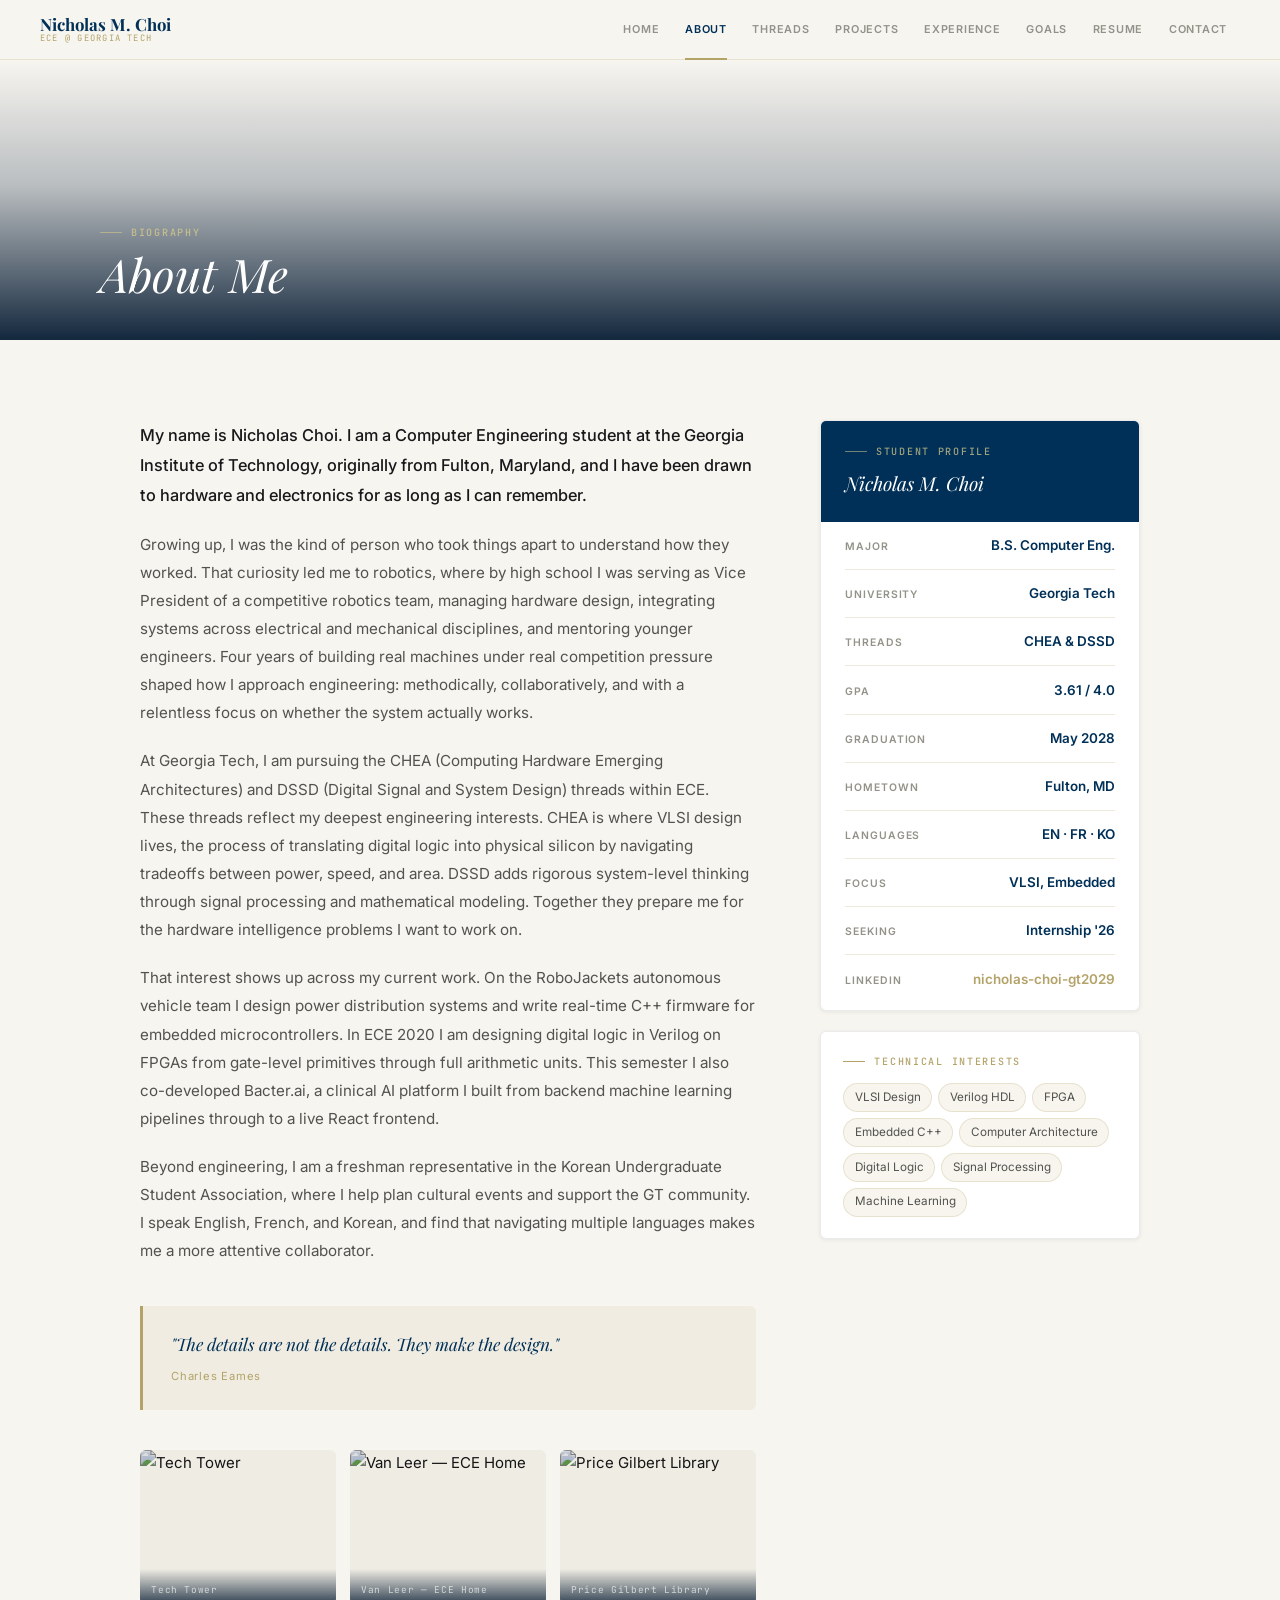
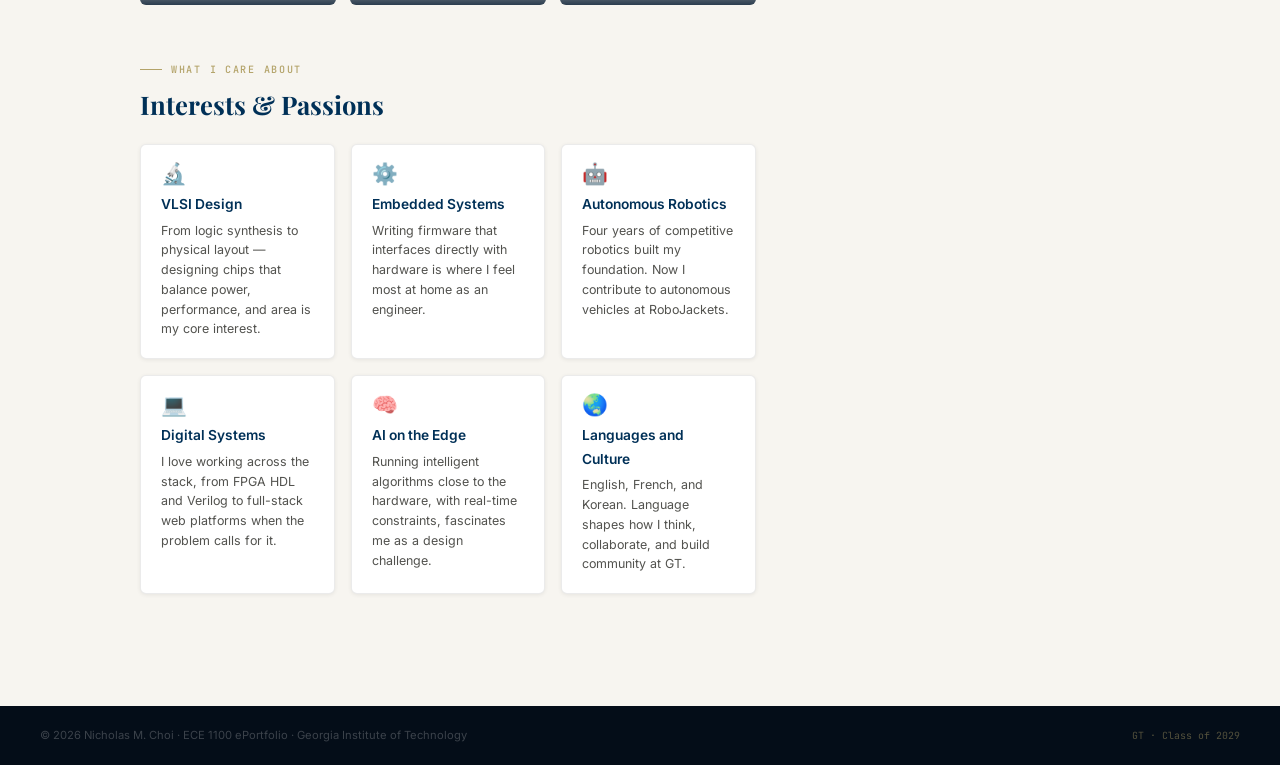
==== about.html @ 1363c75b "Added website files" ====
<!DOCTYPE html>
<html lang="en">
<head>
<meta charset="UTF-8"/>
<meta name="viewport" content="width=device-width,initial-scale=1.0"/>
<title>About Me | Nicholas M. Choi</title>
<link rel="preconnect" href="https://fonts.googleapis.com"/>
<link rel="preconnect" href="https://fonts.gstatic.com" crossorigin/>
<link href="https://fonts.googleapis.com/css2?family=Playfair+Display:ital,wght@0,400;0,700;1,400&family=Inter:wght@300;400;500;600&family=JetBrains+Mono:wght@400;500&display=swap" rel="stylesheet"/>
<link rel="stylesheet" href="style.css"/>
<style>
.ag { display: grid; grid-template-columns: 1fr 320px; gap: 4rem; align-items: start; }
.at p { font-size: 0.95rem; color: var(--tx2); line-height: 1.85; margin-bottom: 1.25rem; }
.at p:first-child { font-size: 1.02rem; color: var(--tx1); font-weight: 500; }

/* sidebar */
.asb { position: sticky; top: calc(var(--nh) + 1.5rem); }
.pc { background: var(--white); border: 1px solid var(--bdr); border-radius: var(--r); box-shadow: var(--sh); overflow: hidden; margin-bottom: 1.25rem; }
.pc-h { background: var(--navy); padding: 1.4rem 1.5rem; }
.pc-h .ey { color: rgba(211,200,138,0.75); margin-bottom: 0.4rem; }
.pc-h .ey::before { background: rgba(211,200,138,0.55); }
.pc-h h3 { font-family: var(--serif); font-size: 1.2rem; font-style: italic; color: #fff; font-weight: 400; }
.pc-b { padding: 0 1.5rem; }
.tc { background: var(--white); border: 1px solid var(--bdr); border-radius: var(--r); padding: 1.3rem 1.4rem; box-shadow: var(--sh); }
.tc .ey { margin-bottom: 0.8rem; }
.tw { display: flex; flex-wrap: wrap; gap: 0.38rem; margin-top: 0.6rem; }

/* pullquote */
.pq { margin: 2.5rem 0; padding: 1.5rem 1.75rem; border-left: 3px solid var(--gold); border-radius: 0 var(--r) var(--r) 0; background: var(--g-dim); }
.pq blockquote { font-family: var(--serif); font-style: italic; font-size: 1.08rem; color: var(--navy); line-height: 1.6; font-weight: 400; }
.pq cite { display: block; margin-top: 0.6rem; font-size: 0.7rem; color: var(--gold); letter-spacing: 0.07em; font-style: normal; }

/* photo strip */
.ps { display: grid; grid-template-columns: repeat(3,1fr); gap: 0.85rem; margin: 2.5rem 0; }
.psi { border-radius: var(--r); overflow: hidden; height: 155px; position: relative; background: var(--surf); }
.psi img { width: 100%; height: 100%; object-fit: cover; filter: brightness(0.87) saturate(0.72); transition: filter 0.3s; }
.psi:hover img { filter: brightness(0.97) saturate(0.88); }
.psi figcaption { position: absolute; bottom: 0; left: 0; right: 0; background: linear-gradient(to top, rgba(0,22,46,0.82) 0%, transparent); padding: 0.8rem 0.7rem 0.45rem; font-family: var(--mono); font-size: 0.59rem; letter-spacing: 0.07em; color: rgba(255,255,255,0.68); }

/* interests */
.ig { display: grid; grid-template-columns: repeat(3,1fr); gap: 1rem; margin-top: 1.5rem; }
.ic { border: 1px solid var(--bdr); border-radius: var(--r); padding: 1.2rem 1.25rem; background: var(--white); box-shadow: var(--sh); transition: border-color 0.18s, box-shadow 0.18s, transform 0.15s; }
.ic:hover { border-color: var(--g-bdr2); box-shadow: var(--sh2); transform: translateY(-2px); }
.ic-icon { font-size: 1.3rem; margin-bottom: 0.5rem; line-height: 1; }
.ic-t { font-weight: 600; font-size: 0.86rem; color: var(--navy); margin-bottom: 0.28rem; }
.ic-d { font-size: 0.78rem; color: var(--tx2); line-height: 1.58; }

@media (max-width: 860px) {
  .ag { grid-template-columns: 1fr; gap: 2.5rem; }
  .asb { position: static; }
  .ig { grid-template-columns: 1fr 1fr; }
  .ps { grid-template-columns: 1fr 1fr; }
}
@media (max-width: 480px) {
  .ig { grid-template-columns: 1fr; }
  .ps { grid-template-columns: 1fr; }
}
</style>
</head>
<body>
<nav class="nav">
  <a class="nb" href="index.html"><span class="nb-name">Nicholas M. Choi</span><span class="nb-sub">ECE @ Georgia Tech</span></a>
  <ul class="nl" id="nl">
    <li><a href="index.html">Home</a></li><li><a href="about.html" class="on">About</a></li>
    <li><a href="threads.html">Threads</a></li><li><a href="projects.html">Projects</a></li>
    <li><a href="experience.html">Experience</a></li><li><a href="goals.html">Goals</a></li>
    <li><a href="resume.html">Resume</a></li><li><a href="contact.html">Contact</a></li>
  </ul>
  <button class="nt" id="nt" aria-label="Menu"><span></span><span></span><span></span></button>
</nav>

<div class="ph">
  <div class="ph-bg" style="background-image:url('https://upload.wikimedia.org/wikipedia/commons/thumb/6/60/Tech_Tower_at_Georgia_Tech.jpg/1280px-Tech_Tower_at_Georgia_Tech.jpg')"></div>
  <div class="ph-ov"></div>
  <div class="ph-ct"><div class="ey">Biography</div><h1>About Me</h1></div>
</div>

<div class="pb">
  <div class="wrap">
    <div class="ag">
      <div class="at">
        <p>My name is Nicholas Choi. I am a Computer Engineering student at the Georgia Institute of Technology, originally from Fulton, Maryland, and I have been drawn to hardware and electronics for as long as I can remember.</p>
        <p>Growing up, I was the kind of person who took things apart to understand how they worked. That curiosity led me to robotics, where by high school I was serving as Vice President of a competitive robotics team, managing hardware design, integrating systems across electrical and mechanical disciplines, and mentoring younger engineers. Four years of building real machines under real competition pressure shaped how I approach engineering: methodically, collaboratively, and with a relentless focus on whether the system actually works.</p>
        <p>At Georgia Tech, I am pursuing the CHEA (Computing Hardware Emerging Architectures) and DSSD (Digital Signal and System Design) threads within ECE. These threads reflect my deepest engineering interests. CHEA is where VLSI design lives, the process of translating digital logic into physical silicon by navigating tradeoffs between power, speed, and area. DSSD adds rigorous system-level thinking through signal processing and mathematical modeling. Together they prepare me for the hardware intelligence problems I want to work on.</p>
        <p>That interest shows up across my current work. On the RoboJackets autonomous vehicle team I design power distribution systems and write real-time C++ firmware for embedded microcontrollers. In ECE 2020 I am designing digital logic in Verilog on FPGAs from gate-level primitives through full arithmetic units. This semester I also co-developed Bacter.ai, a clinical AI platform I built from backend machine learning pipelines through to a live React frontend.</p>
        <p>Beyond engineering, I am a freshman representative in the Korean Undergraduate Student Association, where I help plan cultural events and support the GT community. I speak English, French, and Korean, and find that navigating multiple languages makes me a more attentive collaborator.</p>

        <div class="pq">
          <blockquote>"The details are not the details. They make the design."</blockquote>
          <cite>Charles Eames</cite>
        </div>

        <div class="ps">
          <figure class="psi"><img src="https://upload.wikimedia.org/wikipedia/commons/thumb/6/60/Tech_Tower_at_Georgia_Tech.jpg/640px-Tech_Tower_at_Georgia_Tech.jpg" alt="Tech Tower" loading="lazy"/><figcaption>Tech Tower</figcaption></figure>
          <figure class="psi"><img src="https://upload.wikimedia.org/wikipedia/commons/thumb/b/bd/Georgia_Tech_Van_Leer_Building.jpg/640px-Georgia_Tech_Van_Leer_Building.jpg" alt="Van Leer — ECE Home" loading="lazy"/><figcaption>Van Leer — ECE Home</figcaption></figure>
          <figure class="psi"><img src="https://upload.wikimedia.org/wikipedia/commons/thumb/2/2e/Georgia_Institute_of_Technology_Library.jpg/640px-Georgia_Institute_of_Technology_Library.jpg" alt="Price Gilbert Library" loading="lazy"/><figcaption>Price Gilbert Library</figcaption></figure>
        </div>

        <div style="margin-top:3.5rem">
          <div class="ey" style="margin-bottom:0.7rem">What I Care About</div>
          <h2 class="h-md" style="margin-bottom:1.5rem">Interests &amp; Passions</h2>
          <div class="ig">
            <div class="ic"><div class="ic-icon">🔬</div><div class="ic-t">VLSI Design</div><div class="ic-d">From logic synthesis to physical layout — designing chips that balance power, performance, and area is my core interest.</div></div>
            <div class="ic"><div class="ic-icon">⚙️</div><div class="ic-t">Embedded Systems</div><div class="ic-d">Writing firmware that interfaces directly with hardware is where I feel most at home as an engineer.</div></div>
            <div class="ic"><div class="ic-icon">🤖</div><div class="ic-t">Autonomous Robotics</div><div class="ic-d">Four years of competitive robotics built my foundation. Now I contribute to autonomous vehicles at RoboJackets.</div></div>
            <div class="ic"><div class="ic-icon">💻</div><div class="ic-t">Digital Systems</div><div class="ic-d">I love working across the stack, from FPGA HDL and Verilog to full-stack web platforms when the problem calls for it.</div></div>
            <div class="ic"><div class="ic-icon">🧠</div><div class="ic-t">AI on the Edge</div><div class="ic-d">Running intelligent algorithms close to the hardware, with real-time constraints, fascinates me as a design challenge.</div></div>
            <div class="ic"><div class="ic-icon">🌏</div><div class="ic-t">Languages and Culture</div><div class="ic-d">English, French, and Korean. Language shapes how I think, collaborate, and build community at GT.</div></div>
          </div>
        </div>
      </div>

      <aside class="asb">
        <div class="pc">
          <div class="pc-h"><div class="ey">Student Profile</div><h3>Nicholas M. Choi</h3></div>
          <div class="pc-b">
            <div class="ir"><span class="ik">Major</span><span class="iv">B.S. Computer Eng.</span></div>
            <div class="ir"><span class="ik">University</span><span class="iv">Georgia Tech</span></div>
            <div class="ir"><span class="ik">Threads</span><span class="iv">CHEA &amp; DSSD</span></div>
            <div class="ir"><span class="ik">GPA</span><span class="iv">3.61 / 4.0</span></div>
            <div class="ir"><span class="ik">Graduation</span><span class="iv">May 2028</span></div>
            <div class="ir"><span class="ik">Hometown</span><span class="iv">Fulton, MD</span></div>
            <div class="ir"><span class="ik">Languages</span><span class="iv">EN · FR · KO</span></div>
            <div class="ir"><span class="ik">Focus</span><span class="iv">VLSI, Embedded</span></div>
            <div class="ir"><span class="ik">Seeking</span><span class="iv">Internship '26</span></div>
            <div class="ir" style="padding-bottom:1.25rem"><span class="ik">LinkedIn</span><span class="iv"><a href="https://www.linkedin.com/in/nicholas-choi-gt2029/" target="_blank">nicholas-choi-gt2029</a></span></div>
          </div>
        </div>
        <div class="tc">
          <div class="ey">Technical Interests</div>
          <div class="tw">
            <span class="pill">VLSI Design</span><span class="pill">Verilog HDL</span><span class="pill">FPGA</span>
            <span class="pill">Embedded C++</span><span class="pill">Computer Architecture</span>
            <span class="pill">Digital Logic</span><span class="pill">Signal Processing</span>
            <span class="pill">Machine Learning</span>
          </div>
        </div>
      </aside>
    </div>
  </div>
</div>

<footer class="ft">
  <p>© 2026 Nicholas M. Choi · ECE 1100 ePortfolio · Georgia Institute of Technology</p>
  <span>GT · Class of 2029</span>
</footer>
<script>const t=document.getElementById('nt'),l=document.getElementById('nl');if(t)t.addEventListener('click',()=>l.classList.toggle('open'));</script>
</body>
</html>
---- style.css ----
/* ─── GOOGLE FONTS (enhancement — site works beautifully without them) ─── */
@import url('https://fonts.googleapis.com/css2?family=Playfair+Display:ital,wght@0,400;0,700;1,400&family=Inter:wght@300;400;500;600&family=JetBrains+Mono:wght@400;500&display=swap');

/* ─── TOKENS ─── */
:root {
  --gold:   #B3A369;
  --gold-2: #CDB97E;
  --g-dim:  rgba(179,163,105,0.11);
  --g-bdr:  rgba(179,163,105,0.24);
  --g-bdr2: rgba(179,163,105,0.40);
  --navy:   #003057;
  --navy-2: #00467A;
  --n-dim:  rgba(0,48,87,0.06);
  --bg:     #F7F5F0;
  --surf:   #EFECE3;
  --white:  #FFFFFF;
  --tx1:    #18181A;
  --tx2:    #52524E;
  --tx3:    #929288;
  --bdr:    rgba(0,0,0,0.08);
  --bdr2:   rgba(0,0,0,0.14);
  --r:      6px;
  --nh:     60px;
  --sh:     0 1px 4px rgba(0,0,0,0.07);
  --sh2:    0 4px 18px rgba(0,0,0,0.10);
  --sh3:    0 12px 40px rgba(0,0,0,0.12);
  --serif:  'Playfair Display', 'Georgia', 'Times New Roman', serif;
  --sans:   'Inter', -apple-system, BlinkMacSystemFont, 'Segoe UI', Helvetica, Arial, sans-serif;
  --mono:   'JetBrains Mono', 'Courier New', Courier, monospace;
}

/* ─── RESET — everything ─── */
*, *::before, *::after {
  box-sizing: border-box;
  margin: 0;
  padding: 0;
}
html {
  -webkit-font-smoothing: antialiased;
  -moz-osx-font-smoothing: grayscale;
  scroll-behavior: smooth;
}
body {
  font-family: var(--sans);
  font-size: 15px;
  font-weight: 400;
  line-height: 1.7;
  color: var(--tx1);
  background: var(--bg);
  min-height: 100vh;
}
/* Kill ALL default link styling */
a {
  color: inherit;
  text-decoration: none;
}
a:hover { text-decoration: none; }
img { display: block; max-width: 100%; }
ul, ol { list-style: none; }
button { font-family: var(--sans); }

/* ─── NAV ─── */
.nav {
  position: fixed; top: 0; left: 0; right: 0; z-index: 999;
  height: var(--nh);
  background: rgba(247,245,240,0.97);
  backdrop-filter: blur(16px);
  -webkit-backdrop-filter: blur(16px);
  border-bottom: 1px solid var(--g-bdr);
  display: flex; align-items: center; justify-content: space-between;
  padding: 0 2.5rem;
}
.nb {
  text-decoration: none;
  display: flex; flex-direction: column; gap: 1px; line-height: 1;
}
.nb-name {
  font-family: var(--serif);
  font-size: 1.05rem; font-weight: 700; color: var(--navy);
}
.nb-sub {
  font-family: var(--mono);
  font-size: 0.55rem; letter-spacing: 0.14em; text-transform: uppercase; color: var(--gold);
}
.nl {
  display: flex; align-items: center; gap: 0;
}
.nl a {
  display: flex; align-items: center;
  height: var(--nh); padding: 0 0.8rem;
  font-size: 0.68rem; font-weight: 600;
  letter-spacing: 0.07em; text-transform: uppercase;
  color: var(--tx3);
  text-decoration: none;
  position: relative;
  transition: color 0.18s;
}
.nl a::after {
  content: '';
  position: absolute; bottom: 0; left: 0.8rem; right: 0.8rem;
  height: 2px; background: var(--gold);
  transform: scaleX(0); transform-origin: left;
  transition: transform 0.22s ease;
}
.nl a:hover { color: var(--navy); }
.nl a:hover::after, .nl a.on::after { transform: scaleX(1); }
.nl a.on { color: var(--navy); }
.nt {
  display: none; flex-direction: column; gap: 5px;
  cursor: pointer; padding: 8px; background: none; border: none;
}
.nt span { display: block; width: 21px; height: 1.5px; background: var(--navy); transition: all 0.22s; }

/* ─── PAGE HERO BANNER ─── */
.ph {
  margin-top: var(--nh); height: 280px;
  position: relative; overflow: hidden;
  display: flex; align-items: flex-end;
}
.ph-bg {
  position: absolute; inset: 0;
  background-size: cover; background-position: center 30%;
  filter: brightness(0.38) saturate(0.6);
  transition: transform 8s ease;
}
.ph:hover .ph-bg { transform: scale(1.03); }
.ph-ov {
  position: absolute; inset: 0;
  background: linear-gradient(to top, rgba(0,22,46,0.92) 0%, rgba(0,22,46,0.25) 55%, transparent 100%);
}
.ph-ct {
  position: relative; z-index: 2;
  padding: 2.5rem 2.5rem; width: 100%;
  max-width: calc(1080px + 5rem); margin: 0 auto;
}
.ph-ct .ey { color: rgba(211,200,138,0.82); margin-bottom: 0.5rem; }
.ph-ct .ey::before { background: rgba(211,200,138,0.6); }
.ph-ct h1 {
  font-family: var(--serif);
  font-size: clamp(1.8rem, 4vw, 2.9rem); color: #fff;
  font-weight: 400; font-style: italic; line-height: 1.1;
}

/* ─── LAYOUT ─── */
.wrap { max-width: 1080px; margin: 0 auto; padding: 0 2.5rem; }
.pb { padding: 5rem 0 7rem; }

/* ─── TYPE HELPERS ─── */
.ey {
  font-family: var(--mono);
  font-size: 0.63rem; font-weight: 500;
  letter-spacing: 0.17em; text-transform: uppercase;
  color: var(--gold);
  display: flex; align-items: center; gap: 9px;
}
.ey::before {
  content: ''; display: inline-block;
  width: 22px; height: 1px; background: currentColor; flex-shrink: 0;
}
.h-disp {
  font-family: var(--serif);
  font-size: clamp(2.6rem, 4.5vw, 4.2rem);
  font-weight: 700; line-height: 1.05; color: var(--navy);
}
.h-disp em { font-style: italic; color: var(--gold); font-weight: 400; }
.h-lg {
  font-family: var(--serif);
  font-size: clamp(1.8rem, 3vw, 2.5rem);
  font-weight: 700; line-height: 1.1; color: var(--navy);
}
.h-md {
  font-family: var(--serif);
  font-size: clamp(1.3rem, 2vw, 1.65rem);
  font-weight: 700; line-height: 1.2; color: var(--navy);
}
.h-sm {
  font-family: var(--serif);
  font-size: 1.1rem; font-weight: 700; color: var(--navy); line-height: 1.25;
}
.sh { margin-bottom: 3rem; }
.sh .ey { margin-bottom: 0.7rem; }
.body-lg { font-size: 1rem; color: var(--tx2); line-height: 1.82; }
.body-md { font-size: 0.9rem; color: var(--tx2); line-height: 1.78; }
.body-sm { font-size: 0.82rem; color: var(--tx3); line-height: 1.65; }

/* ─── COMPONENTS ─── */
.pill {
  display: inline-block;
  background: var(--g-dim); border: 1px solid var(--g-bdr);
  padding: 0.22rem 0.65rem; border-radius: 20px;
  font-size: 0.73rem; color: var(--tx2);
}
.tag {
  display: inline-block;
  font-family: var(--mono); font-size: 0.63rem; font-weight: 500;
  background: var(--n-dim); color: var(--navy);
  padding: 0.18rem 0.5rem; border-radius: 3px;
  border: 1px solid rgba(0,48,87,0.12);
}
.div {
  border: none; height: 1px;
  background: var(--g-bdr); margin: 4rem 0;
}
.btn {
  display: inline-flex; align-items: center; justify-content: center; gap: 0.4rem;
  text-decoration: none; padding: 0.65rem 1.55rem; border-radius: var(--r);
  font-family: var(--sans); font-size: 0.7rem; font-weight: 700;
  letter-spacing: 0.08em; text-transform: uppercase;
  transition: all 0.18s ease; cursor: pointer; border: none; white-space: nowrap;
}
.btn-p { background: var(--navy); color: #fff; box-shadow: var(--sh); }
.btn-p:hover { background: var(--navy-2); box-shadow: var(--sh2); transform: translateY(-1px); color: #fff; }
.btn-g { background: transparent; color: var(--navy); border: 1.5px solid var(--g-bdr2); }
.btn-g:hover { border-color: var(--gold); background: var(--g-dim); transform: translateY(-1px); color: var(--navy); }

/* Cards */
.card {
  background: var(--white); border: 1px solid var(--bdr);
  border-radius: var(--r); box-shadow: var(--sh);
  transition: border-color 0.18s, box-shadow 0.18s, transform 0.18s;
}
.card:hover { border-color: var(--g-bdr2); box-shadow: var(--sh2); transform: translateY(-3px); }

/* Info rows */
.ir {
  display: flex; justify-content: space-between; align-items: baseline;
  padding: 0.76rem 0; border-bottom: 1px solid var(--g-bdr); gap: 1rem;
}
.ir:last-child { border-bottom: none; }
.ik { font-size: 0.65rem; font-weight: 600; letter-spacing: 0.09em; text-transform: uppercase; color: var(--tx3); flex-shrink: 0; }
.iv { font-size: 0.84rem; font-weight: 600; color: var(--navy); text-align: right; }
.iv a { color: var(--gold); text-decoration: none; }
.iv a:hover { text-decoration: underline; }

/* Timeline */
.tl { position: relative; padding-left: 1.5rem; }
.tl::before { content: ''; position: absolute; left: 5px; top: 8px; bottom: 0; width: 1px; background: var(--g-bdr); }
.ti { position: relative; margin-bottom: 3rem; }
.ti::before { content: ''; position: absolute; left: -1.5rem; top: 6px; width: 11px; height: 11px; border: 2px solid var(--gold); border-radius: 50%; background: var(--bg); z-index: 1; }
.ti-org { font-family: var(--serif); font-size: 1.15rem; font-weight: 700; color: var(--navy); margin-bottom: 0.1rem; }
.ti-role { font-size: 0.8rem; color: var(--tx3); font-style: italic; margin-bottom: 0.2rem; }
.ti-date { font-family: var(--mono); font-size: 0.62rem; color: var(--gold); letter-spacing: 0.06em; margin-bottom: 0.85rem; }
.ti-ul { list-style: none; }
.ti-ul li { font-size: 0.87rem; color: var(--tx2); line-height: 1.7; padding-left: 1rem; position: relative; margin-bottom: 0.4rem; }
.ti-ul li::before { content: '–'; position: absolute; left: 0; color: var(--gold); }

/* Bullet list */
.bl { list-style: none; }
.bl li { font-size: 0.875rem; color: var(--tx2); line-height: 1.72; padding-left: 1rem; position: relative; margin-bottom: 0.5rem; }
.bl li::before { content: '›'; position: absolute; left: 0; color: var(--gold); font-weight: 700; }

/* ─── FOOTER ─── */
.ft {
  background: #040d18;
  padding: 1.5rem 2.5rem;
  display: flex; justify-content: space-between; align-items: center; gap: 1rem;
}
.ft p { font-size: 0.7rem; color: rgba(255,255,255,0.22); line-height: 1; }
.ft span { font-family: var(--mono); font-size: 0.62rem; color: var(--gold); opacity: 0.45; line-height: 1; }

/* ─── RESPONSIVE ─── */
@media (max-width: 860px) {
  .nav { padding: 0 1.25rem; }
  .nl {
    display: none; flex-direction: column;
    position: absolute; top: var(--nh); left: 0; right: 0;
    background: rgba(247,245,240,0.99);
    border-bottom: 1px solid var(--g-bdr);
    padding: 0.5rem 0; box-shadow: var(--sh2);
  }
  .nl.open { display: flex; }
  .nl a { height: auto; padding: 0.85rem 1.5rem; justify-content: flex-start; font-size: 0.75rem; }
  .nl a::after { display: none; }
  .nt { display: flex; }
  .wrap { padding: 0 1.25rem; }
  .ph { height: 200px; }
  .ph-ct { padding: 1.75rem 1.25rem; }
  .pb { padding: 3rem 0 5rem; }
  .ft { padding: 1.25rem; flex-direction: column; text-align: center; gap: 0.4rem; }
}
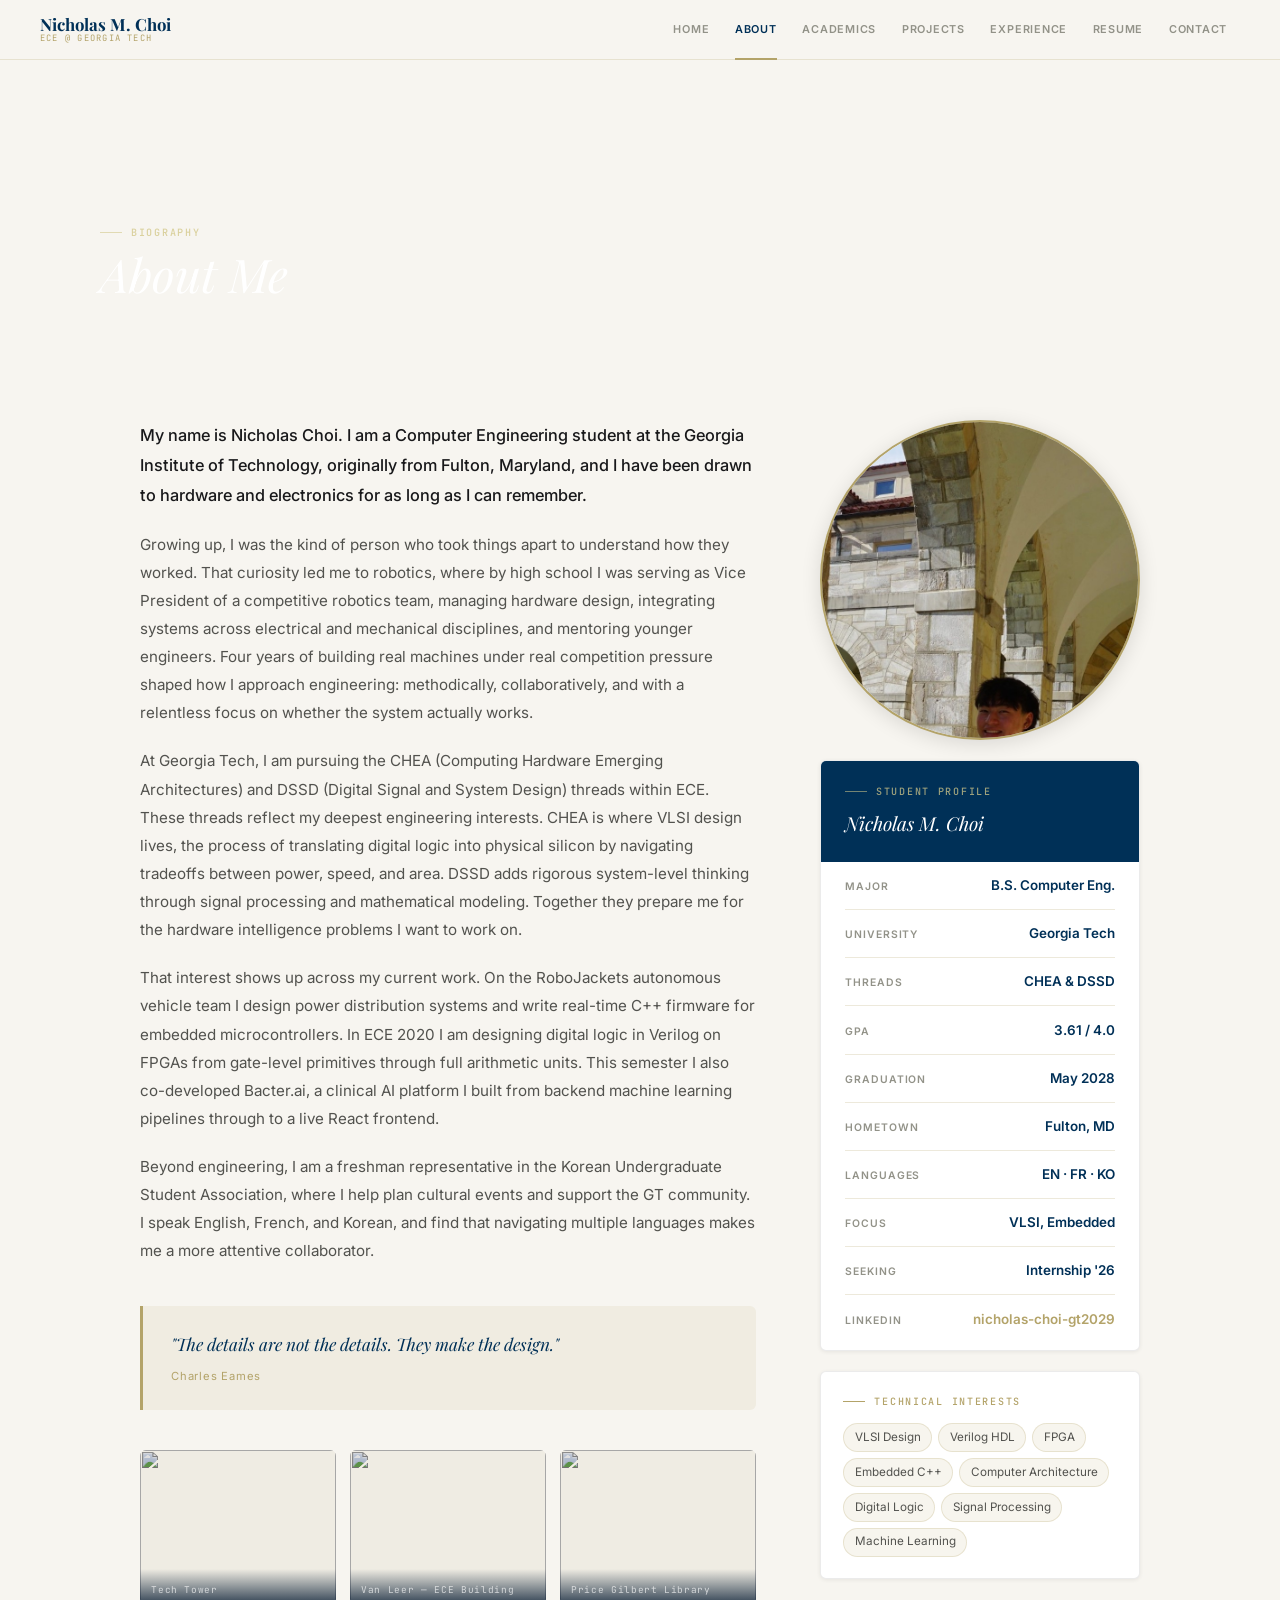
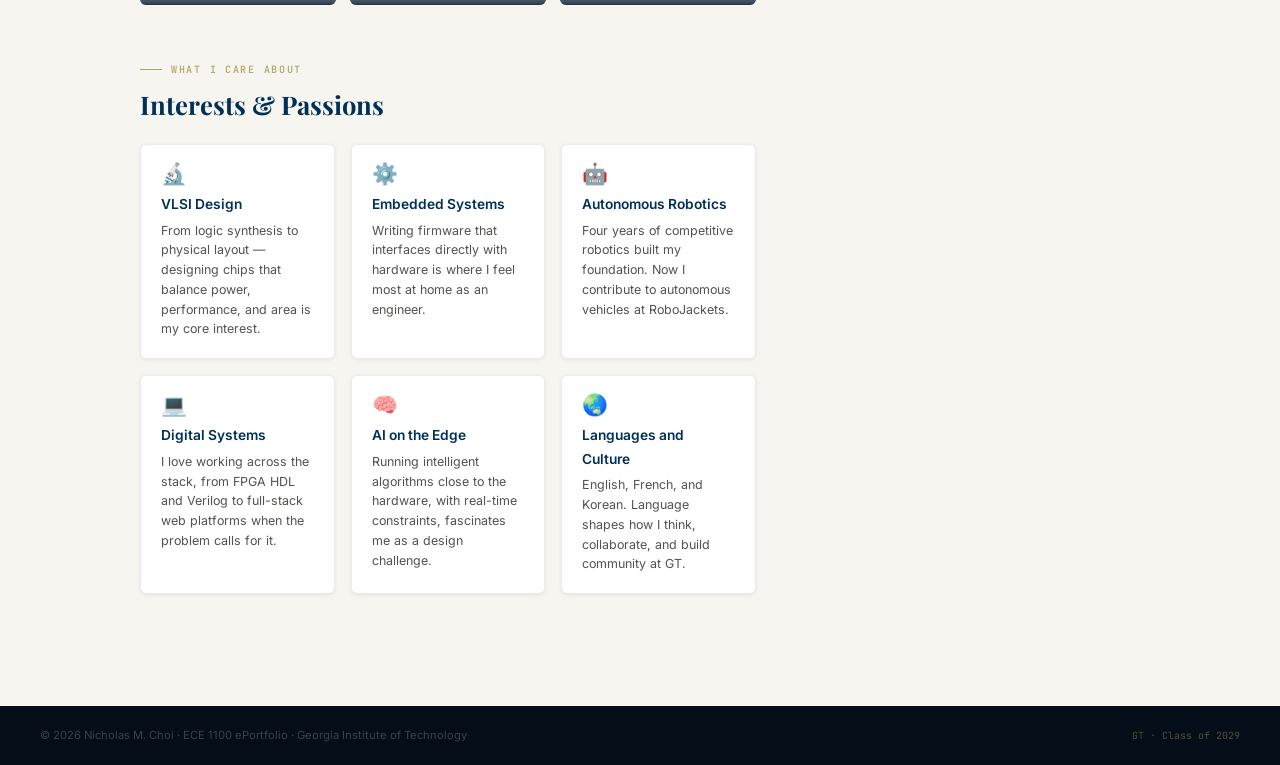
==== commit 2d848e07: "fix file names" ====
--- a/about.html
+++ b/about.html
@@ -60,17 +60,20 @@
 <body>
 <nav class="nav">
   <a class="nb" href="index.html"><span class="nb-name">Nicholas M. Choi</span><span class="nb-sub">ECE @ Georgia Tech</span></a>
-  <ul class="nl" id="nl">
-    <li><a href="index.html">Home</a></li><li><a href="about.html" class="on">About</a></li>
-    <li><a href="threads.html">Threads</a></li><li><a href="projects.html">Projects</a></li>
-    <li><a href="experience.html">Experience</a></li><li><a href="goals.html">Goals</a></li>
-    <li><a href="resume.html">Resume</a></li><li><a href="contact.html">Contact</a></li>
+    <ul class="nl" id="nl">
+    <li><a href="index.html">Home</a></li>
+    <li><a href="about.html" class="on">About</a></li>
+    <li><a href="academics.html">Academics</a></li>
+    <li><a href="projects.html">Projects</a></li>
+    <li><a href="experience.html">Experience</a></li>
+    <li><a href="resume.html">Resume</a></li>
+    <li><a href="contact.html">Contact</a></li>
   </ul>
   <button class="nt" id="nt" aria-label="Menu"><span></span><span></span><span></span></button>
 </nav>
 
 <div class="ph">
-  <div class="ph-bg" style="background-image:url('https://upload.wikimedia.org/wikipedia/commons/thumb/6/60/Tech_Tower_at_Georgia_Tech.jpg/1280px-Tech_Tower_at_Georgia_Tech.jpg')"></div>
+  <div class="ph-bg" style="background-image:url('gt-techtower.webp
   <div class="ph-ov"></div>
   <div class="ph-ct"><div class="ey">Biography</div><h1>About Me</h1></div>
 </div>
@@ -91,9 +94,9 @@
         </div>
 
         <div class="ps">
-          <figure class="psi"><img src="https://upload.wikimedia.org/wikipedia/commons/thumb/6/60/Tech_Tower_at_Georgia_Tech.jpg/640px-Tech_Tower_at_Georgia_Tech.jpg" alt="Tech Tower" loading="lazy"/><figcaption>Tech Tower</figcaption></figure>
-          <figure class="psi"><img src="https://upload.wikimedia.org/wikipedia/commons/thumb/b/bd/Georgia_Tech_Van_Leer_Building.jpg/640px-Georgia_Tech_Van_Leer_Building.jpg" alt="Van Leer — ECE Home" loading="lazy"/><figcaption>Van Leer — ECE Home</figcaption></figure>
-          <figure class="psi"><img src="https://upload.wikimedia.org/wikipedia/commons/thumb/2/2e/Georgia_Institute_of_Technology_Library.jpg/640px-Georgia_Institute_of_Technology_Library.jpg" alt="Price Gilbert Library" loading="lazy"/><figcaption>Price Gilbert Library</figcaption></figure>
+          <figure class="psi"><img src="gt-techtower.webp alt="Tech Tower" loading="lazy"/><figcaption>Tech Tower</figcaption></figure>
+          <figure class="psi"><img src="gt-vanleer.webp alt="Van Leer — ECE Home" loading="lazy"/><figcaption>Van Leer — ECE Building</figcaption></figure>
+          <figure class="psi"><img src="gt-library.webp alt="Price Gilbert Library" loading="lazy"/><figcaption>Price Gilbert Library</figcaption></figure>
         </div>
 
         <div style="margin-top:3.5rem">
@@ -111,6 +114,7 @@
       </div>
 
       <aside class="asb">
+        <div class="profile-circ" style="width:100%;aspect-ratio:1;border-radius:50%;overflow:hidden;border:2.5px solid var(--gold);box-shadow:0 4px 20px rgba(0,0,0,0.12);margin-bottom:1.25rem;background:var(--surf)"><img src="nicholas-profile.jpg" alt="Nicholas Choi" style="width:100%;height:100%;object-fit:cover;object-position:center top"/></div>
         <div class="pc">
           <div class="pc-h"><div class="ey">Student Profile</div><h3>Nicholas M. Choi</h3></div>
           <div class="pc-b">
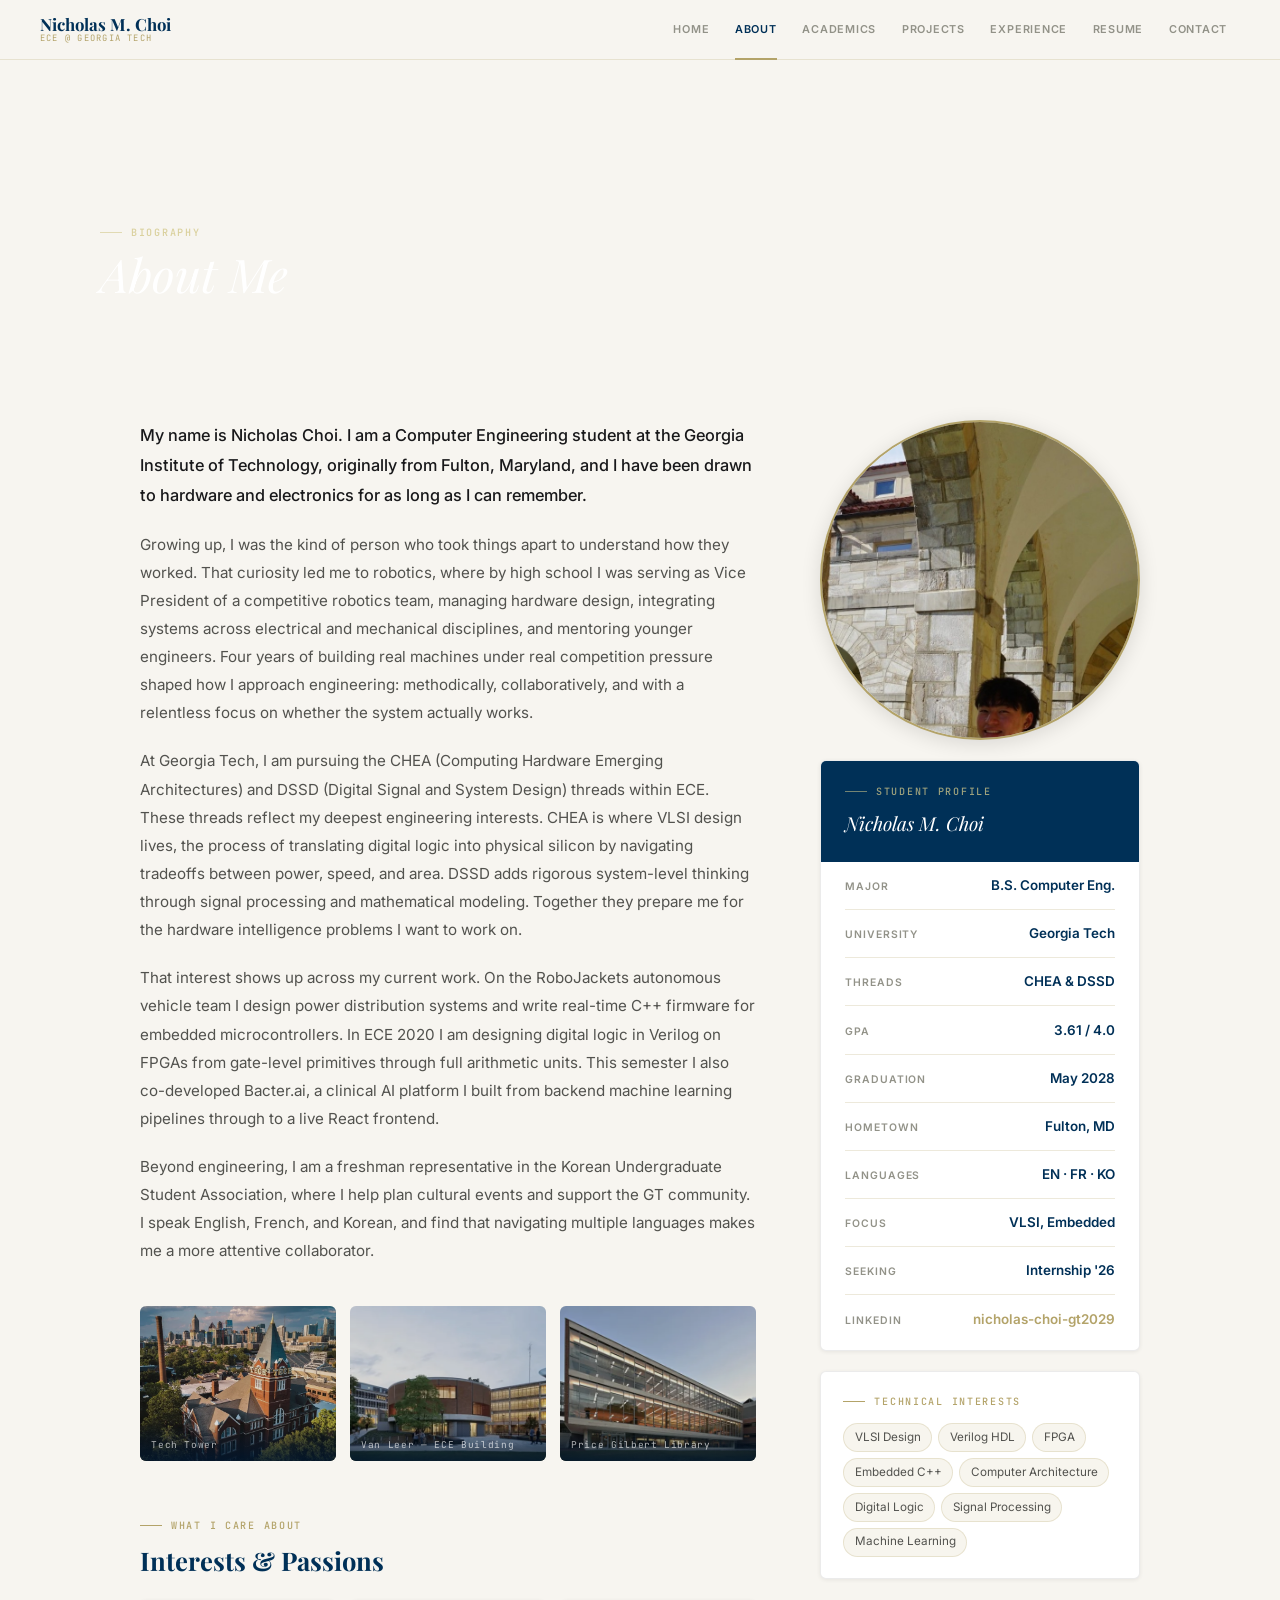
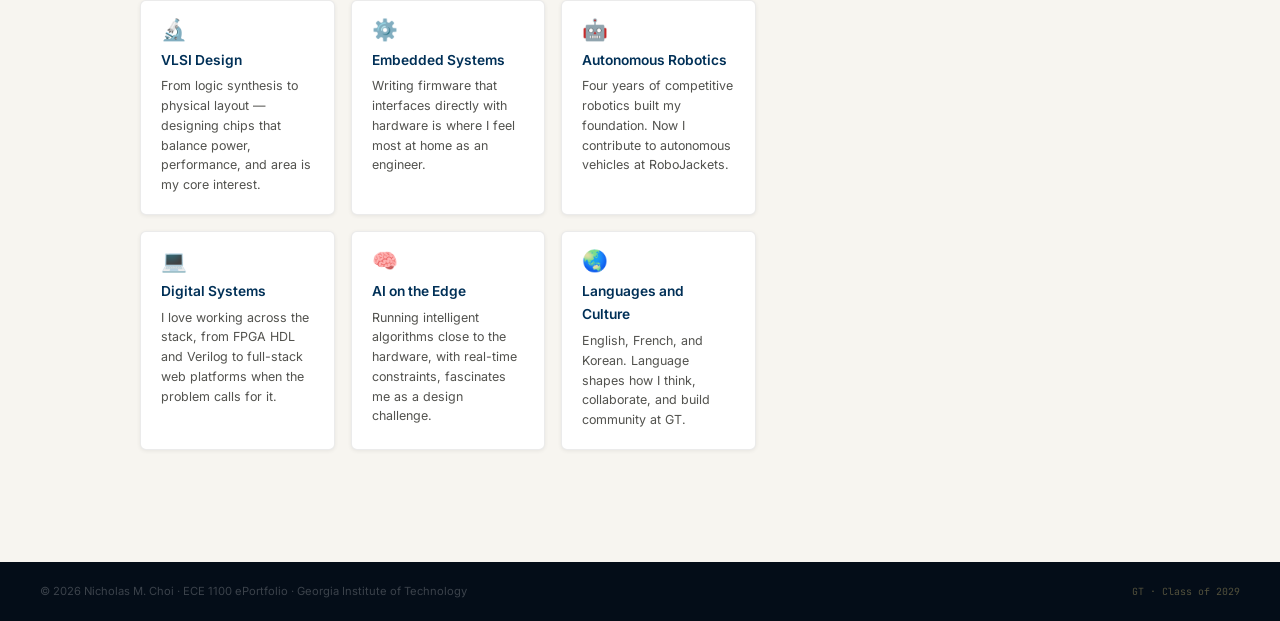
==== commit 5e657b7c: "Remove quote and update background image style Removed a quote by Charles Eames and its citation fro" ====
--- a/about.html
+++ b/about.html
@@ -73,7 +73,7 @@
 </nav>
 
 <div class="ph">
-  <div class="ph-bg" style="background-image:url('gt-techtower.webp
+  <div class="ph-bg" style="background-image:url('gt-techtower.webp')
   <div class="ph-ov"></div>
   <div class="ph-ct"><div class="ey">Biography</div><h1>About Me</h1></div>
 </div>
@@ -88,15 +88,11 @@
         <p>That interest shows up across my current work. On the RoboJackets autonomous vehicle team I design power distribution systems and write real-time C++ firmware for embedded microcontrollers. In ECE 2020 I am designing digital logic in Verilog on FPGAs from gate-level primitives through full arithmetic units. This semester I also co-developed Bacter.ai, a clinical AI platform I built from backend machine learning pipelines through to a live React frontend.</p>
         <p>Beyond engineering, I am a freshman representative in the Korean Undergraduate Student Association, where I help plan cultural events and support the GT community. I speak English, French, and Korean, and find that navigating multiple languages makes me a more attentive collaborator.</p>
 
-        <div class="pq">
-          <blockquote>"The details are not the details. They make the design."</blockquote>
-          <cite>Charles Eames</cite>
-        </div>
 
         <div class="ps">
-          <figure class="psi"><img src="gt-techtower.webp alt="Tech Tower" loading="lazy"/><figcaption>Tech Tower</figcaption></figure>
-          <figure class="psi"><img src="gt-vanleer.webp alt="Van Leer — ECE Home" loading="lazy"/><figcaption>Van Leer — ECE Building</figcaption></figure>
-          <figure class="psi"><img src="gt-library.webp alt="Price Gilbert Library" loading="lazy"/><figcaption>Price Gilbert Library</figcaption></figure>
+          <figure class="psi"><img src="gt-techtower.webp" alt="Tech Tower" loading="lazy"/><figcaption>Tech Tower</figcaption></figure>
+          <figure class="psi"><img src="gt-vanleer.webp" alt="Van Leer — ECE Home" loading="lazy"/><figcaption>Van Leer — ECE Building</figcaption></figure>
+          <figure class="psi"><img src="gt-library.webp" alt="Price Gilbert Library" loading="lazy"/><figcaption>Price Gilbert Library</figcaption></figure>
         </div>
 
         <div style="margin-top:3.5rem">
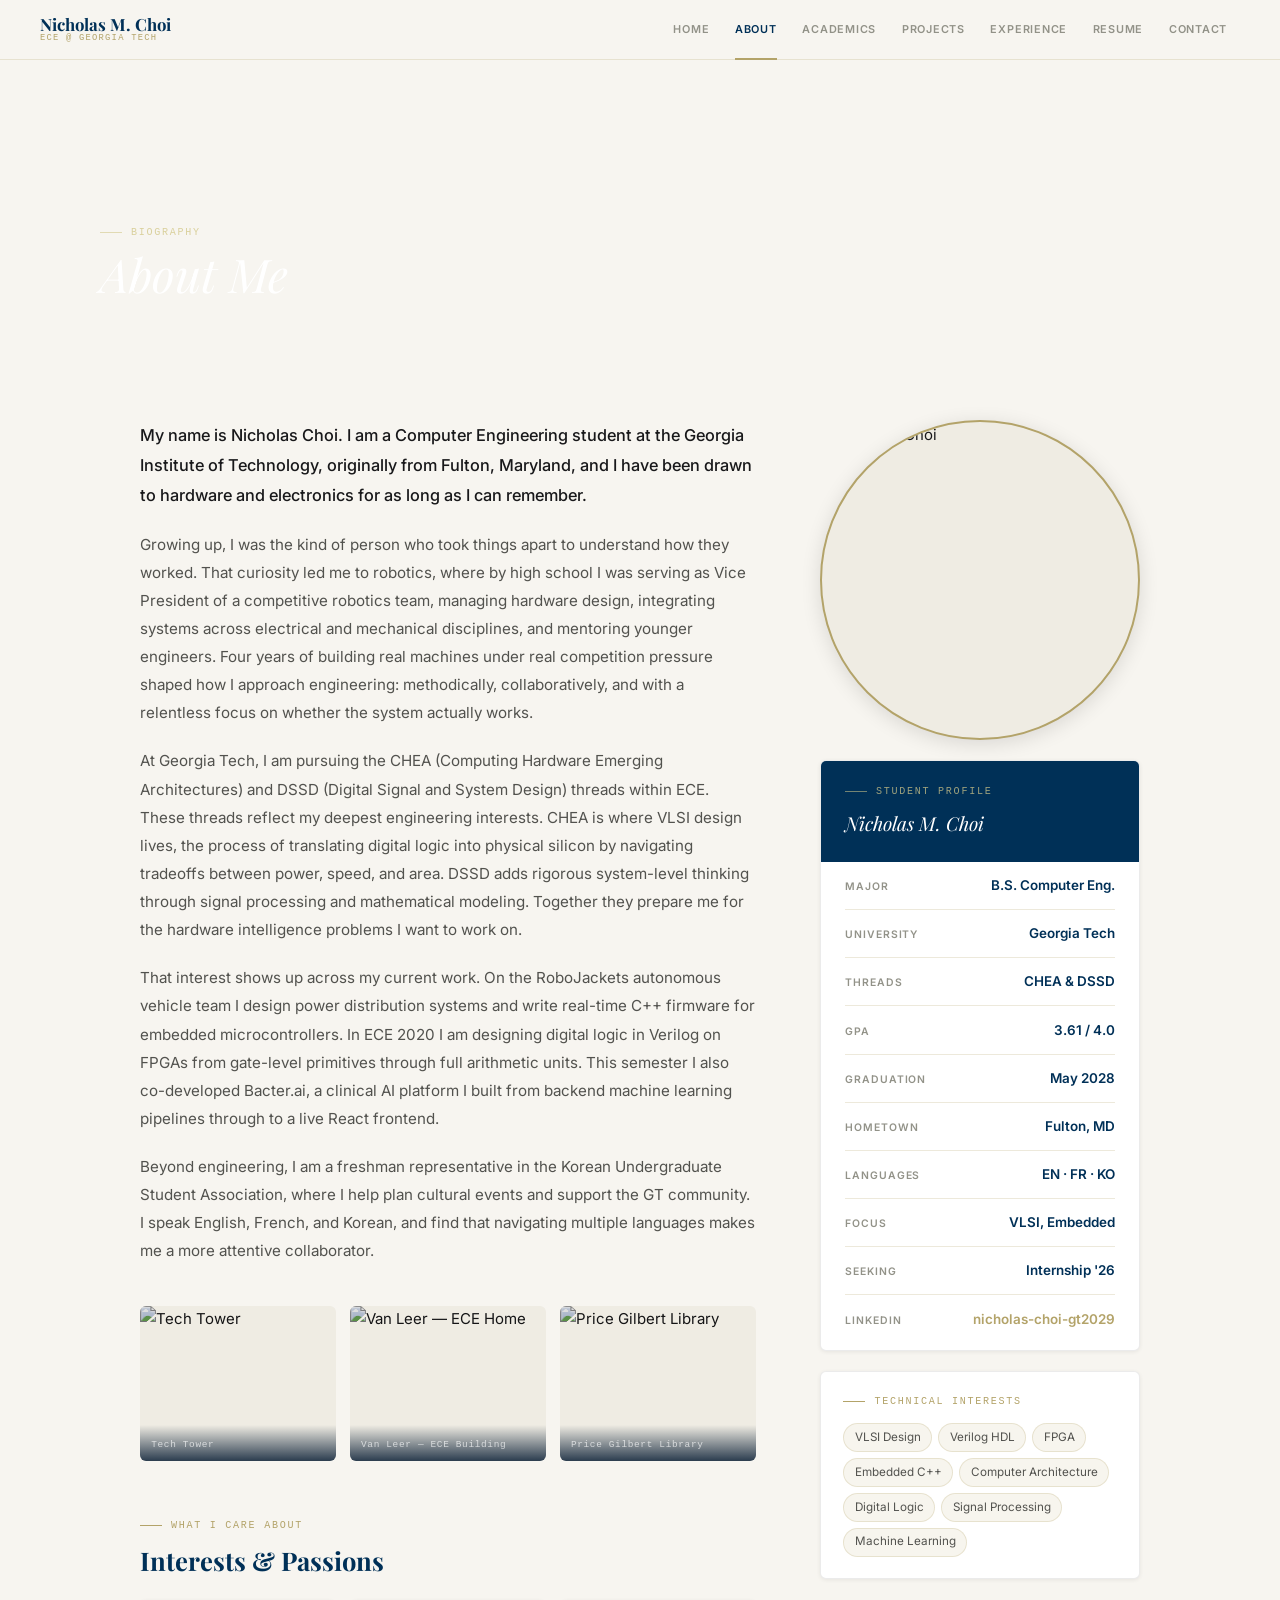
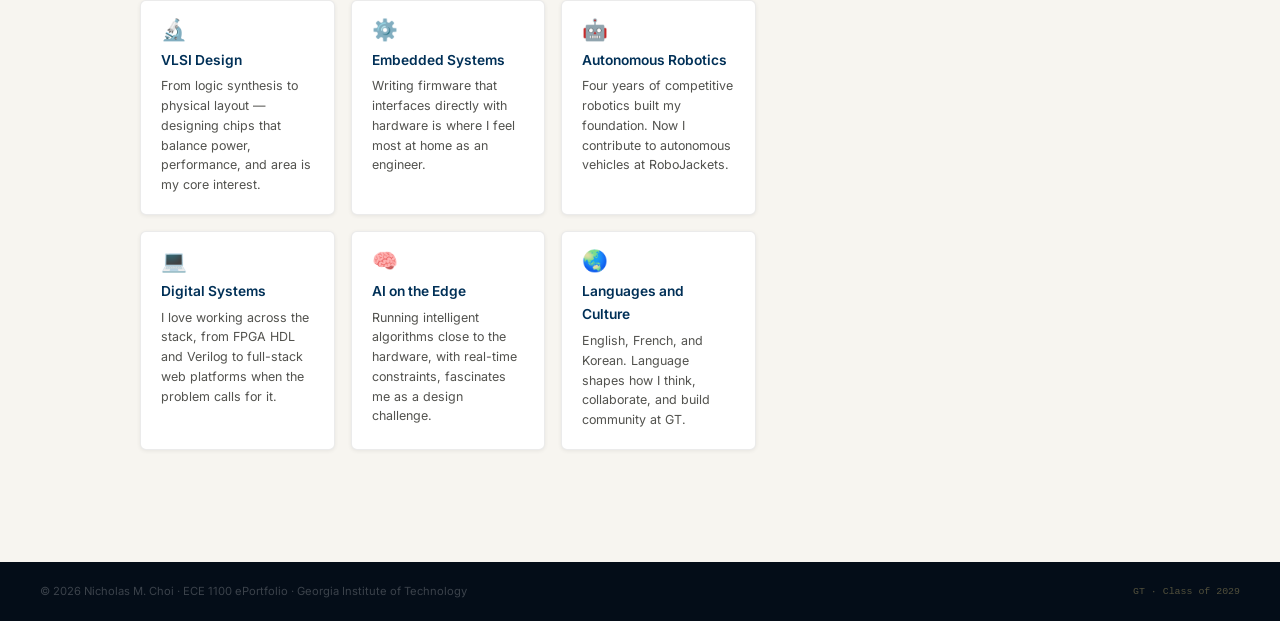
==== commit 2264f68c: "Updated formatting issues" ====
--- a/about.html
+++ b/about.html
@@ -6,7 +6,7 @@
 <title>About Me | Nicholas M. Choi</title>
 <link rel="preconnect" href="https://fonts.googleapis.com"/>
 <link rel="preconnect" href="https://fonts.gstatic.com" crossorigin/>
-<link href="https://fonts.googleapis.com/css2?family=Playfair+Display:ital,wght@0,400;0,700;1,400&family=Inter:wght@300;400;500;600&family=JetBrains+Mono:wght@400;500&display=swap" rel="stylesheet"/>
+<link href="https://fonts.googleapis.com/css2?family=Playfair+Display:ital,wght@0,400;0,700;1,400&family=Inter:wght@300;400;500;600&family=Spacing+Mono&display=swap" rel="stylesheet"/>
 <link rel="stylesheet" href="style.css"/>
 <style>
 .ag { display: grid; grid-template-columns: 1fr 320px; gap: 4rem; align-items: start; }
@@ -60,7 +60,7 @@
 <body>
 <nav class="nav">
   <a class="nb" href="index.html"><span class="nb-name">Nicholas M. Choi</span><span class="nb-sub">ECE @ Georgia Tech</span></a>
-    <ul class="nl" id="nl">
+  <ul class="nl" id="nl">
     <li><a href="index.html">Home</a></li>
     <li><a href="about.html" class="on">About</a></li>
     <li><a href="academics.html">Academics</a></li>
--- a/style.css
+++ b/style.css
@@ -1,5 +1,5 @@
-/* ─── GOOGLE FONTS (enhancement — site works beautifully without them) ─── */
-@import url('https://fonts.googleapis.com/css2?family=Playfair+Display:ital,wght@0,400;0,700;1,400&family=Inter:wght@300;400;500;600&family=JetBrains+Mono:wght@400;500&display=swap');
+/* ─── GOOGLE FONTS ─── */
+@import url('https://fonts.googleapis.com/css2?family=Playfair+Display:ital,wght@0,400;0,700;1,400&family=Inter:wght@300;400;500;600&family=Cormorant+Garamond:ital,wght@0,400;0,600;1,400&family=Spacing+Mono&display=swap');
 
 /* ─── TOKENS ─── */
 :root {
@@ -26,7 +26,8 @@
   --sh3:    0 12px 40px rgba(0,0,0,0.12);
   --serif:  'Playfair Display', 'Georgia', 'Times New Roman', serif;
   --sans:   'Inter', -apple-system, BlinkMacSystemFont, 'Segoe UI', Helvetica, Arial, sans-serif;
-  --mono:   'JetBrains Mono', 'Courier New', Courier, monospace;
+  --mono:   'Spacing Mono', 'Courier New', monospace;
+  --eyebrow:'Cormorant Garamond', 'Georgia', serif;
 }
 
 /* ─── RESET — everything ─── */
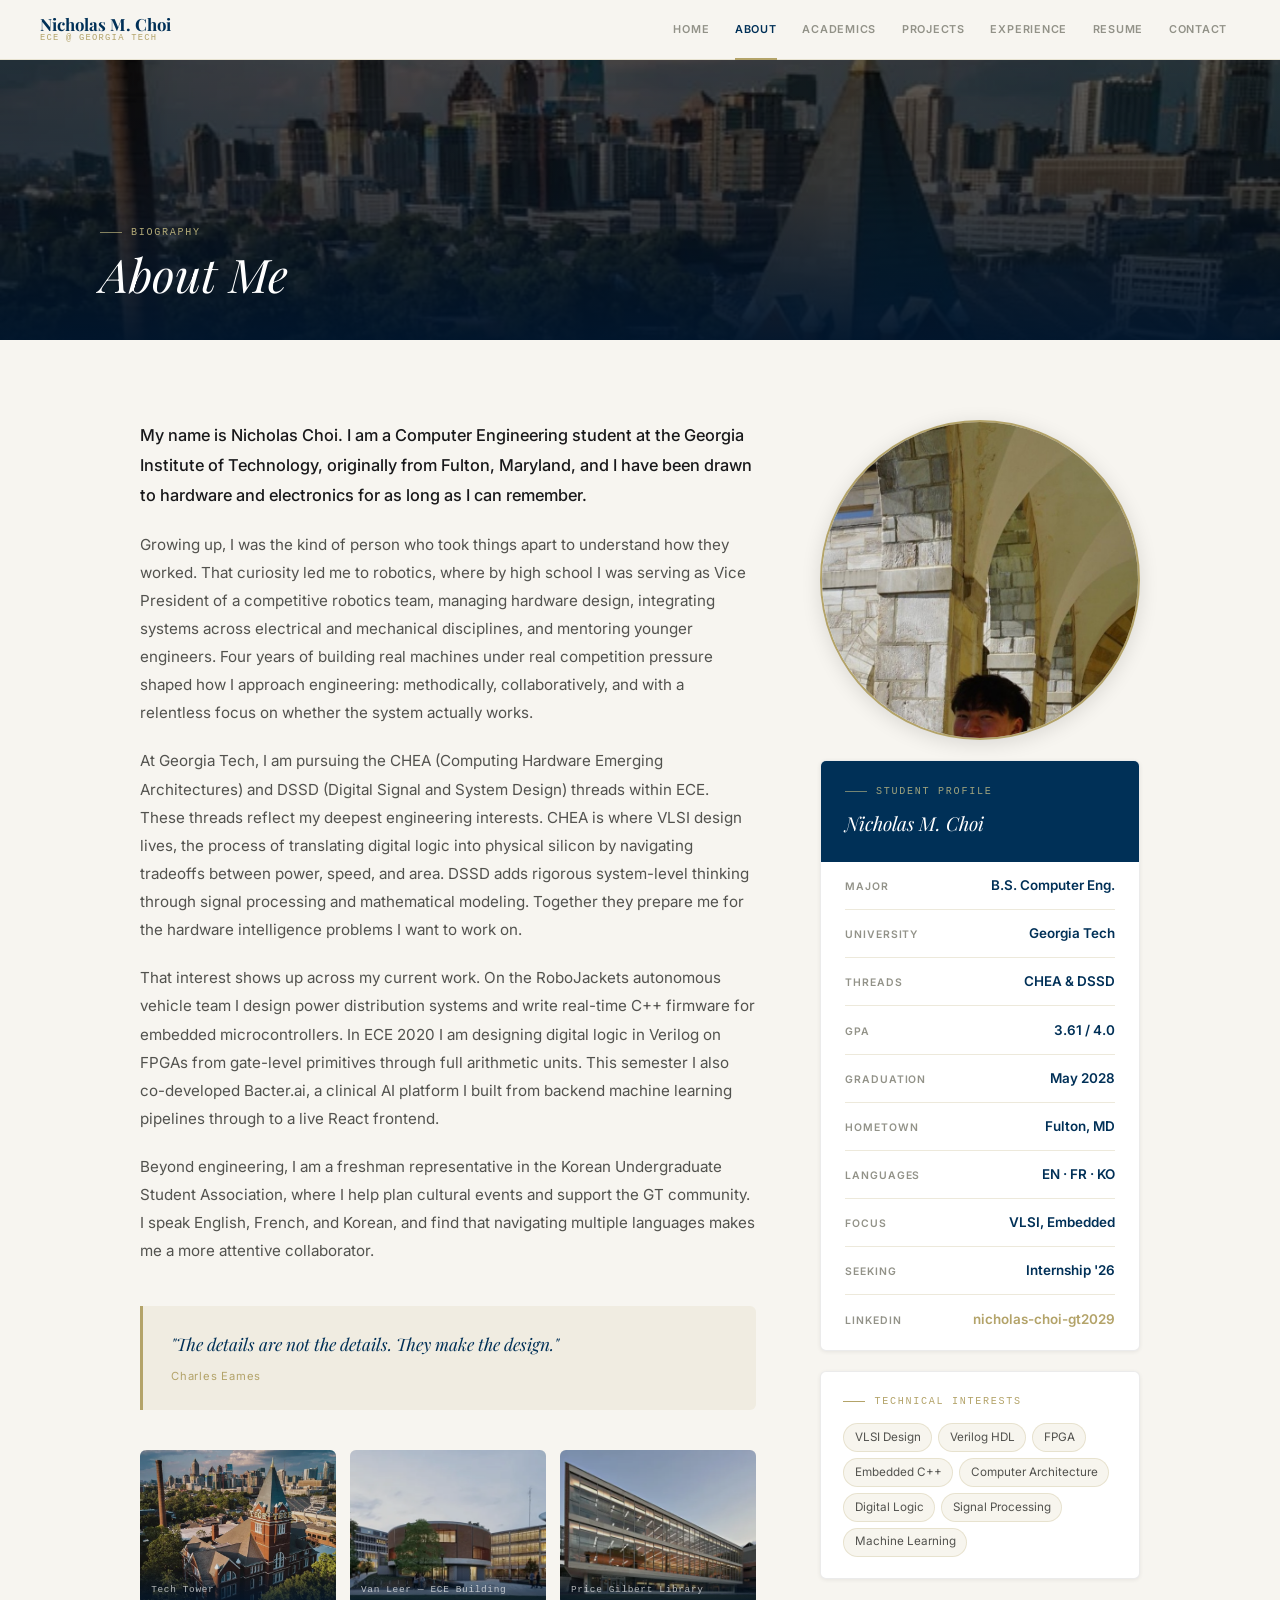
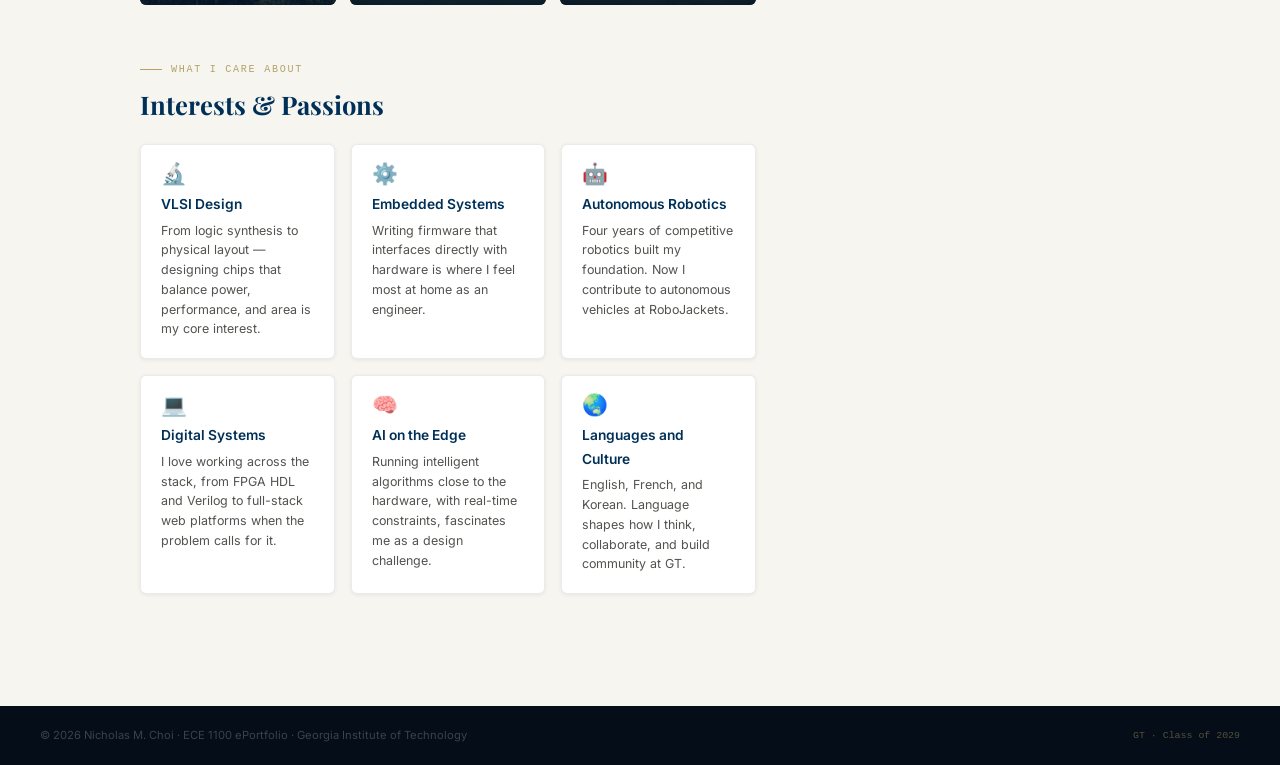
==== commit 47573018: "Fixed Banners and fixed fonts" ====
--- a/about.html
+++ b/about.html
@@ -73,7 +73,7 @@
 </nav>
 
 <div class="ph">
-  <div class="ph-bg" style="background-image:url('gt-techtower.webp')
+  <div class="ph-bg" style="background-image:url('gt-techtower.webp')"></div>
   <div class="ph-ov"></div>
   <div class="ph-ct"><div class="ey">Biography</div><h1>About Me</h1></div>
 </div>
@@ -88,6 +88,10 @@
         <p>That interest shows up across my current work. On the RoboJackets autonomous vehicle team I design power distribution systems and write real-time C++ firmware for embedded microcontrollers. In ECE 2020 I am designing digital logic in Verilog on FPGAs from gate-level primitives through full arithmetic units. This semester I also co-developed Bacter.ai, a clinical AI platform I built from backend machine learning pipelines through to a live React frontend.</p>
         <p>Beyond engineering, I am a freshman representative in the Korean Undergraduate Student Association, where I help plan cultural events and support the GT community. I speak English, French, and Korean, and find that navigating multiple languages makes me a more attentive collaborator.</p>
 
+        <div class="pq">
+          <blockquote>"The details are not the details. They make the design."</blockquote>
+          <cite>Charles Eames</cite>
+        </div>
 
         <div class="ps">
           <figure class="psi"><img src="gt-techtower.webp" alt="Tech Tower" loading="lazy"/><figcaption>Tech Tower</figcaption></figure>
@@ -110,7 +114,7 @@
       </div>
 
       <aside class="asb">
-        <div class="profile-circ" style="width:100%;aspect-ratio:1;border-radius:50%;overflow:hidden;border:2.5px solid var(--gold);box-shadow:0 4px 20px rgba(0,0,0,0.12);margin-bottom:1.25rem;background:var(--surf)"><img src="nicholas-profile.jpg" alt="Nicholas Choi" style="width:100%;height:100%;object-fit:cover;object-position:center top"/></div>
+        <div class="profile-circ" style="width:100%;aspect-ratio:1;border-radius:50%;overflow:hidden;border:2.5px solid var(--gold);box-shadow:0 4px 20px rgba(0,0,0,0.12);margin-bottom:1.25rem;background:var(--surf)"><img src="nicholas-profile.jpg" alt="Nicholas Choi" style="width:100%;height:100%;object-fit:cover;object-position:center center"/></div>
         <div class="pc">
           <div class="pc-h"><div class="ey">Student Profile</div><h3>Nicholas M. Choi</h3></div>
           <div class="pc-b">
